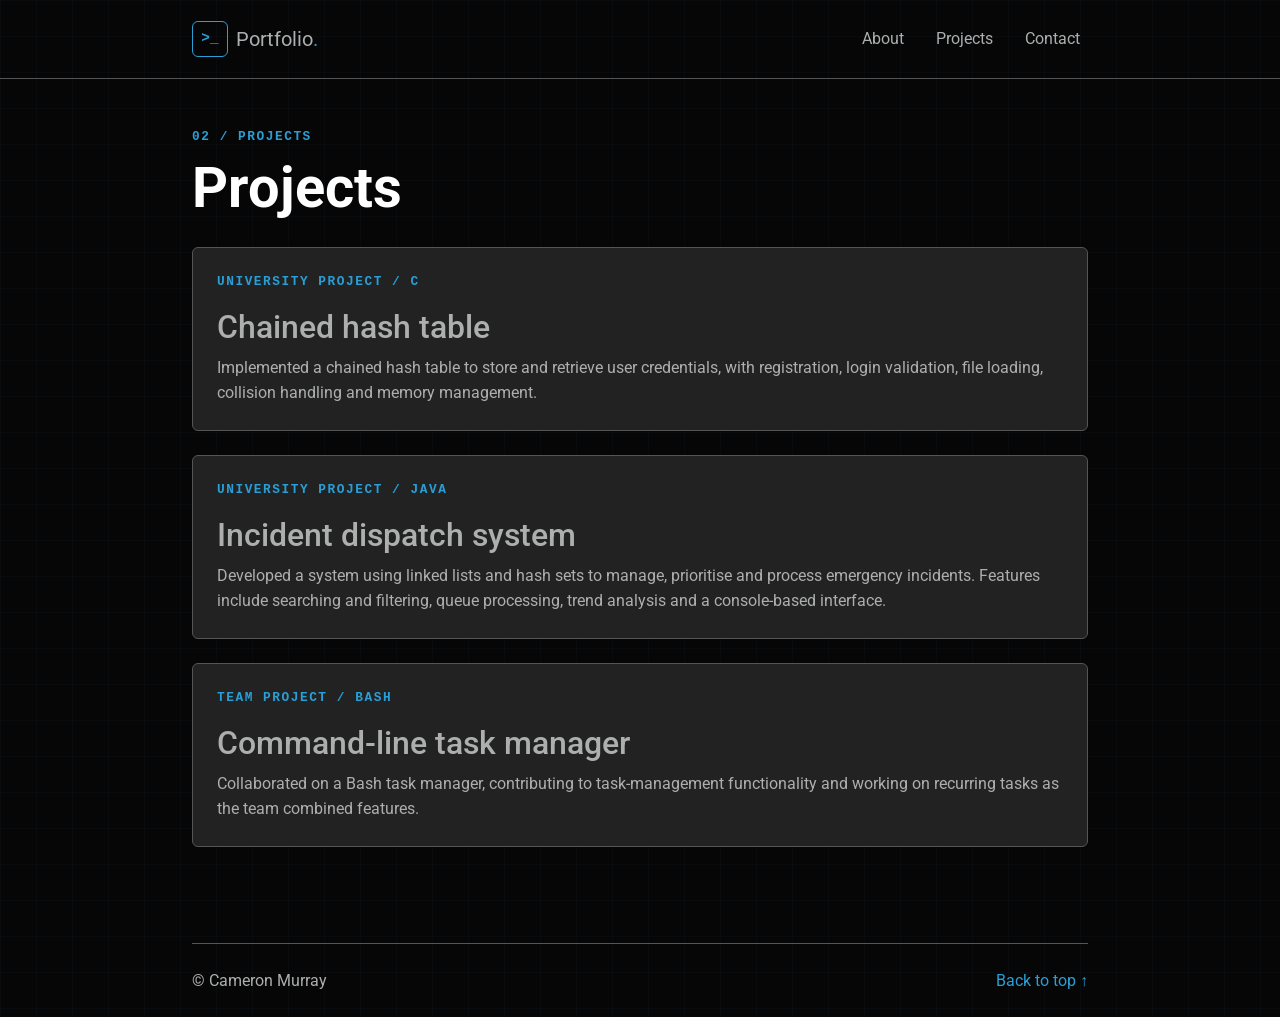
==== projects.html @ f7d35423 "update stuff" ====
<!doctype html>
<html lang="en">
  <head>
    <meta charset="utf-8">
    <meta name="viewport" content="width=device-width, initial-scale=1">
    <meta name="description" content="Selected projects by Cameron Murray.">
    <title>Projects | Cameron Murray</title>
    <link href="bootstrap.min.css" rel="stylesheet">
    <link href="style.css" rel="stylesheet">
  </head>
  <body>
    <header class="border-bottom border-secondary">
      <nav class="navbar navbar-expand-md site-width py-3" aria-label="Main navigation">
        <a class="navbar-brand d-flex align-items-center gap-2" href="index.html#home">
          <span class="brand-mark" aria-hidden="true">&gt;_</span>
          <span>Portfolio<span class="text-primary">.</span></span>
        </a>
        <button
          class="navbar-toggler"
          type="button"
          data-bs-toggle="collapse"
          data-bs-target="#mainNavigation"
          aria-controls="mainNavigation"
          aria-expanded="false"
          aria-label="Toggle navigation"
        >
          <span class="navbar-toggler-icon"></span>
        </button>
        <div class="collapse navbar-collapse" id="mainNavigation">
          <ul class="navbar-nav ms-auto gap-md-3">
            <li class="nav-item"><a class="nav-link" href="index.html#about">About</a></li>
            <li class="nav-item"><a class="nav-link" href="projects.html" aria-current="page">Projects</a></li>
            <li class="nav-item"><a class="nav-link" href="index.html#contact">Contact</a></li>
          </ul>
        </div>
      </nav>
    </header>

    <main id="projects" class="site-width py-5">
      <section class="section-block" aria-labelledby="projects-heading">
        <p class="eyebrow text-primary mb-2">02 <span aria-hidden="true">/</span> Projects</p>
        <h1 id="projects-heading" class="display-4 fw-bold mb-4">Projects</h1>
        <article class="project-card card border-secondary mb-4">
          <div class="card-body p-4">
            <p class="eyebrow text-primary mb-3">University project <span aria-hidden="true">/</span> C</p>
            <h2 class="h4 card-title">Chained hash table</h2>
            <p class="card-text mb-0">
              Implemented a chained hash table to store and retrieve user credentials,
              with registration, login validation, file loading, collision handling
              and memory management.
            </p>
          </div>
        </article>
        <article class="project-card card border-secondary mb-4">
          <div class="card-body p-4">
            <p class="eyebrow text-primary mb-3">University project <span aria-hidden="true">/</span> Java</p>
            <h2 class="h4 card-title">Incident dispatch system</h2>
            <p class="card-text mb-0">
              Developed a system using linked lists and hash sets to manage, prioritise
              and process emergency incidents. Features include searching and filtering,
              queue processing, trend analysis and a console-based interface.
            </p>
          </div>
        </article>
        <article class="project-card card border-secondary">
          <div class="card-body p-4">
            <p class="eyebrow text-primary mb-3">Team project <span aria-hidden="true">/</span> Bash</p>
            <h2 class="h4 card-title">Command-line task manager</h2>
            <p class="card-text mb-0">
              Collaborated on a Bash task manager, contributing to task-management
              functionality and working on recurring tasks as the team combined features.
            </p>
          </div>
        </article>
      </section>
    </main>

    <footer class="site-width py-4 mt-5 border-top border-secondary d-flex flex-column flex-sm-row justify-content-between gap-2">
      <p class="mb-0">&copy; Cameron Murray</p>
      <a class="text-decoration-none" href="#projects">Back to top <span aria-hidden="true">&uarr;</span></a>
    </footer>
    <script src="https://cdn.jsdelivr.net/npm/bootstrap@5.3.8/dist/js/bootstrap.bundle.min.js"></script>
  </body>
</html>
---- style.css ----
:root {
  color-scheme: dark;
}

body {
  line-height: 1.6;
  background-color: var(--bs-body-bg);
  background-image:
    linear-gradient(rgba(var(--bs-primary-rgb), 0.035) 1px, transparent 1px),
    linear-gradient(90deg, rgba(var(--bs-primary-rgb), 0.035) 1px, transparent 1px);
  background-size: 36px 36px;
}

.site-width {
  width: min(100% - 2rem, 56rem);
  margin-inline: auto;
}

.brand-mark {
  display: grid;
  width: 2.25rem;
  height: 2.25rem;
  place-items: center;
  border: 1px solid var(--bs-primary);
  border-radius: 0.375rem;
  color: var(--bs-primary);
  font-family: var(--bs-font-monospace);
  font-size: 0.9rem;
  font-weight: 700;
}

.navbar-brand,
.navbar-nav .nav-link {
  color: var(--bs-body-color);
}

.navbar-brand:hover,
.navbar-brand:focus,
.navbar-nav .nav-link:hover,
.navbar-nav .nav-link:focus {
  color: var(--bs-primary);
}

.btn-linkedin {
  --bs-btn-color: #fff;
  --bs-btn-bg: #0a66c2;
  --bs-btn-border-color: #0a66c2;
  --bs-btn-hover-color: #fff;
  --bs-btn-hover-bg: #084f97;
  --bs-btn-hover-border-color: #084f97;
  --bs-btn-focus-shadow-rgb: 10, 102, 194;
  --bs-btn-active-color: #fff;
  --bs-btn-active-bg: #073f79;
  --bs-btn-active-border-color: #073f79;
}

.btn-github {
  --bs-btn-color: #1f2328;
  --bs-btn-bg: #f0f6fc;
  --bs-btn-border-color: #f0f6fc;
  --bs-btn-hover-color: #1f2328;
  --bs-btn-hover-bg: #d1d9e0;
  --bs-btn-hover-border-color: #d1d9e0;
  --bs-btn-focus-shadow-rgb: 240, 246, 252;
  --bs-btn-active-color: #1f2328;
  --bs-btn-active-bg: #b7c1ca;
  --bs-btn-active-border-color: #b7c1ca;
}

.hero-panel {
  position: relative;
  overflow: hidden;
  border: 1px solid var(--bs-border-color);
  background:
    radial-gradient(ellipse at 90% 15%, rgba(var(--bs-primary-rgb), 0.16), transparent 42%),
    var(--bs-gray-800);
}

.hero-panel::after {
  position: absolute;
  top: -8rem;
  right: -6rem;
  width: 20rem;
  height: 20rem;
  border: 1px solid rgba(var(--bs-primary-rgb), 0.15);
  border-radius: 50%;
  content: "";
  pointer-events: none;
}

.eyebrow {
  font-family: var(--bs-font-monospace);
  font-size: 0.8rem;
  font-weight: 700;
  letter-spacing: 0.12em;
  text-transform: uppercase;
}

.section-block {
  scroll-margin-top: 2rem;
}

.section-copy {
  max-width: 42rem;
}

.project-card {
  background-color: var(--bs-gray-800);
  transition: border-color 160ms ease, transform 160ms ease;
}

.project-card:hover {
  transform: translateY(-0.15rem);
  border-color: var(--bs-primary);
}

@media (prefers-reduced-motion: reduce) {
  .project-card {
    transition: none;
  }

  .project-card:hover {
    transform: none;
  }
}
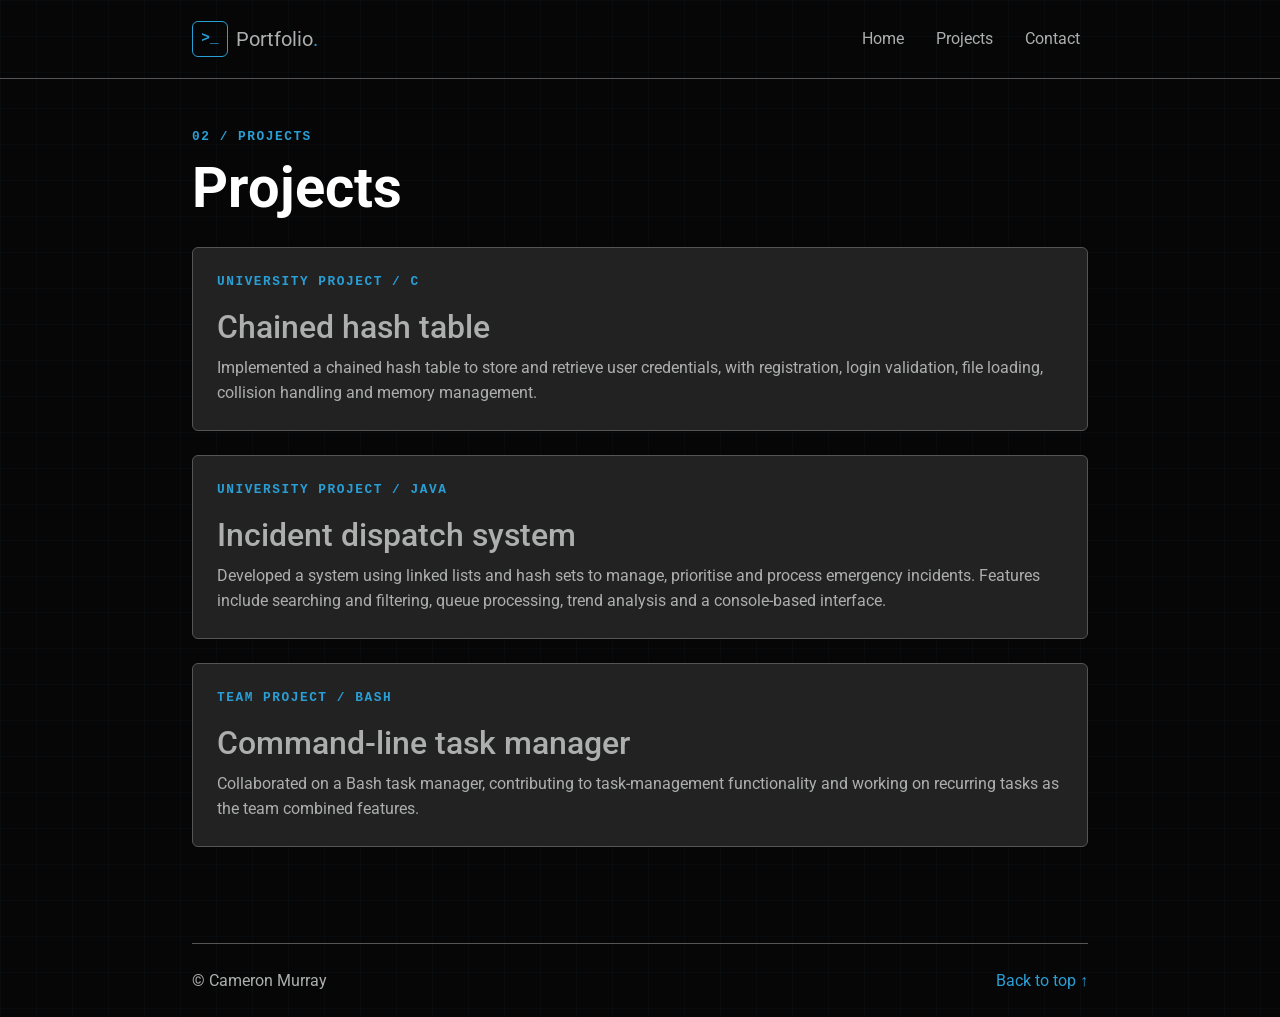
==== commit f3d18e37: "update navigation links" ====
--- a/projects.html
+++ b/projects.html
@@ -28,7 +28,7 @@
         </button>
         <div class="collapse navbar-collapse" id="mainNavigation">
           <ul class="navbar-nav ms-auto gap-md-3">
-            <li class="nav-item"><a class="nav-link" href="index.html#about">About</a></li>
+            <li class="nav-item"><a class="nav-link" href="index.html">Home</a></li>
             <li class="nav-item"><a class="nav-link" href="projects.html" aria-current="page">Projects</a></li>
             <li class="nav-item"><a class="nav-link" href="index.html#contact">Contact</a></li>
           </ul>
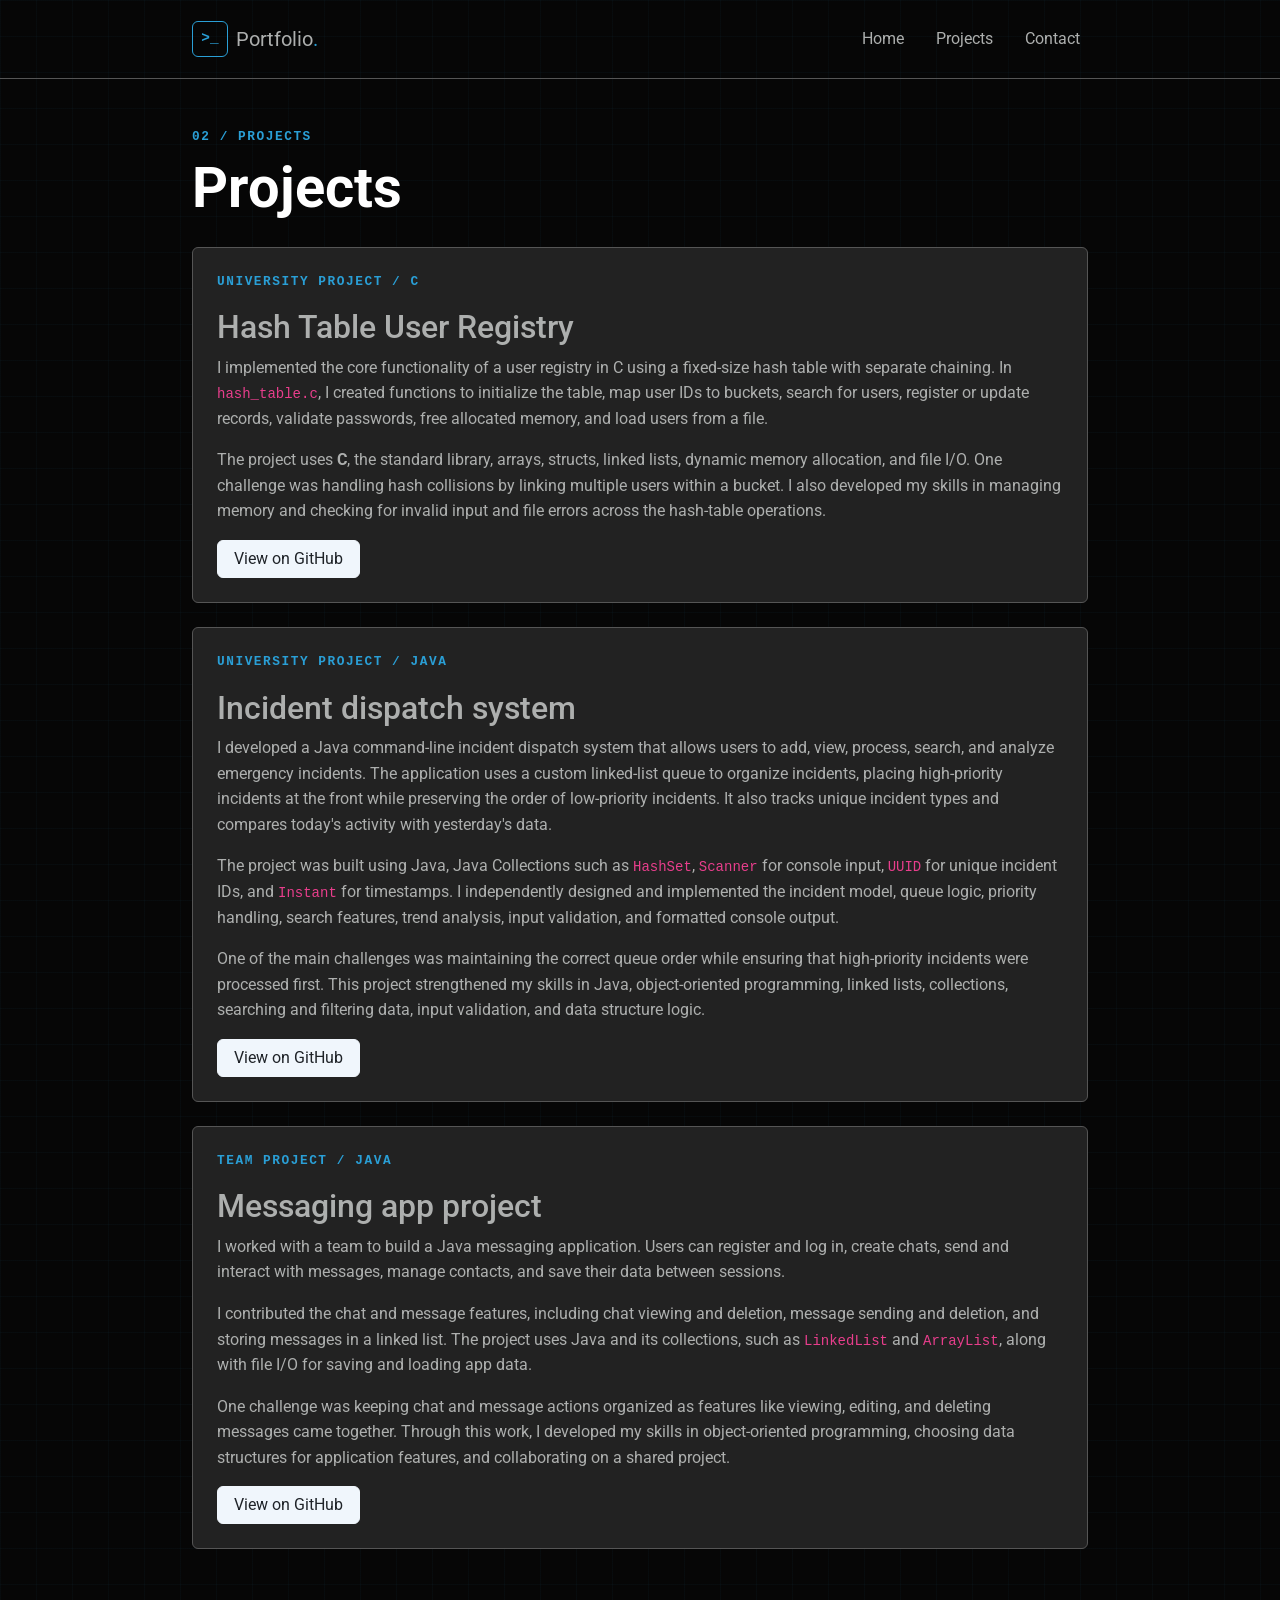
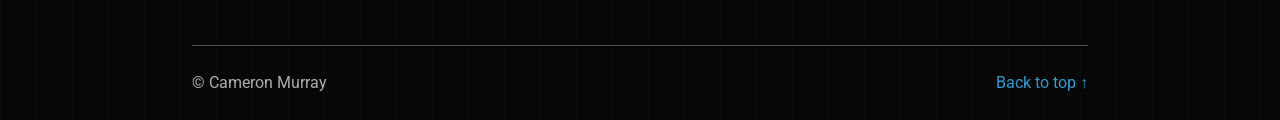
==== commit cb5edd01: "Update project descriptions and enhance personal introduction in portfolio" ====
--- a/projects.html
+++ b/projects.html
@@ -43,33 +43,77 @@
         <article class="project-card card border-secondary mb-4">
           <div class="card-body p-4">
             <p class="eyebrow text-primary mb-3">University project <span aria-hidden="true">/</span> C</p>
-            <h2 class="h4 card-title">Chained hash table</h2>
+            <h2 class="h4 card-title">Hash Table User Registry</h2>
+            <p class="card-text">
+              I implemented the core functionality of a user registry in C using a
+              fixed-size hash table with separate chaining. In <code>hash_table.c</code>,
+              I created functions to initialize the table, map user IDs to buckets,
+              search for users, register or update records, validate passwords, free
+              allocated memory, and load users from a file.
+            </p>
             <p class="card-text mb-0">
-              Implemented a chained hash table to store and retrieve user credentials,
-              with registration, login validation, file loading, collision handling
-              and memory management.
+              The project uses <strong>C</strong>, the standard library, arrays, structs,
+              linked lists, dynamic memory allocation, and file I/O. One challenge was
+              handling hash collisions by linking multiple users within a bucket. I also
+              developed my skills in managing memory and checking for invalid input and
+              file errors across the hash-table operations.
             </p>
+            <a class="btn btn-github mt-3" href="https://github.com/boblipk/Hash-Assignment">View on GitHub</a>
           </div>
         </article>
         <article class="project-card card border-secondary mb-4">
           <div class="card-body p-4">
             <p class="eyebrow text-primary mb-3">University project <span aria-hidden="true">/</span> Java</p>
             <h2 class="h4 card-title">Incident dispatch system</h2>
+            <p class="card-text">
+              I developed a Java command-line incident dispatch system that allows users
+              to add, view, process, search, and analyze emergency incidents. The
+              application uses a custom linked-list queue to organize incidents, placing
+              high-priority incidents at the front while preserving the order of
+              low-priority incidents. It also tracks unique incident types and compares
+              today's activity with yesterday's data.
+            </p>
+            <p class="card-text">
+              The project was built using Java, Java Collections such as
+              <code>HashSet</code>, <code>Scanner</code> for console input,
+              <code>UUID</code> for unique incident IDs, and <code>Instant</code> for
+              timestamps. I independently designed and implemented the incident model,
+              queue logic, priority handling, search features, trend analysis, input
+              validation, and formatted console output.
+            </p>
             <p class="card-text mb-0">
-              Developed a system using linked lists and hash sets to manage, prioritise
-              and process emergency incidents. Features include searching and filtering,
-              queue processing, trend analysis and a console-based interface.
+              One of the main challenges was maintaining the correct queue order while
+              ensuring that high-priority incidents were processed first. This project
+              strengthened my skills in Java, object-oriented programming, linked lists,
+              collections, searching and filtering data, input validation, and data
+              structure logic.
             </p>
+            <a class="btn btn-github mt-3" href="https://github.com/boblipk/Dispatch-system">View on GitHub</a>
           </div>
         </article>
         <article class="project-card card border-secondary">
           <div class="card-body p-4">
-            <p class="eyebrow text-primary mb-3">Team project <span aria-hidden="true">/</span> Bash</p>
-            <h2 class="h4 card-title">Command-line task manager</h2>
+            <p class="eyebrow text-primary mb-3">Team project <span aria-hidden="true">/</span> Java</p>
+            <h2 class="h4 card-title">Messaging app project</h2>
+            <p class="card-text">
+              I worked with a team to build a Java messaging application. Users can
+              register and log in, create chats, send and interact with messages,
+              manage contacts, and save their data between sessions.
+            </p>
+            <p class="card-text">
+              I contributed the chat and message features, including chat viewing and
+              deletion, message sending and deletion, and storing messages in a linked
+              list. The project uses Java and its collections, such as
+              <code>LinkedList</code> and <code>ArrayList</code>, along with file I/O
+              for saving and loading app data.
+            </p>
             <p class="card-text mb-0">
-              Collaborated on a Bash task manager, contributing to task-management
-              functionality and working on recurring tasks as the team combined features.
+              One challenge was keeping chat and message actions organized as features
+              like viewing, editing, and deleting messages came together. Through this
+              work, I developed my skills in object-oriented programming, choosing data
+              structures for application features, and collaborating on a shared project.
             </p>
+            <a class="btn btn-github mt-3" href="https://github.com/finnkom/chat-project">View on GitHub</a>
           </div>
         </article>
       </section>
